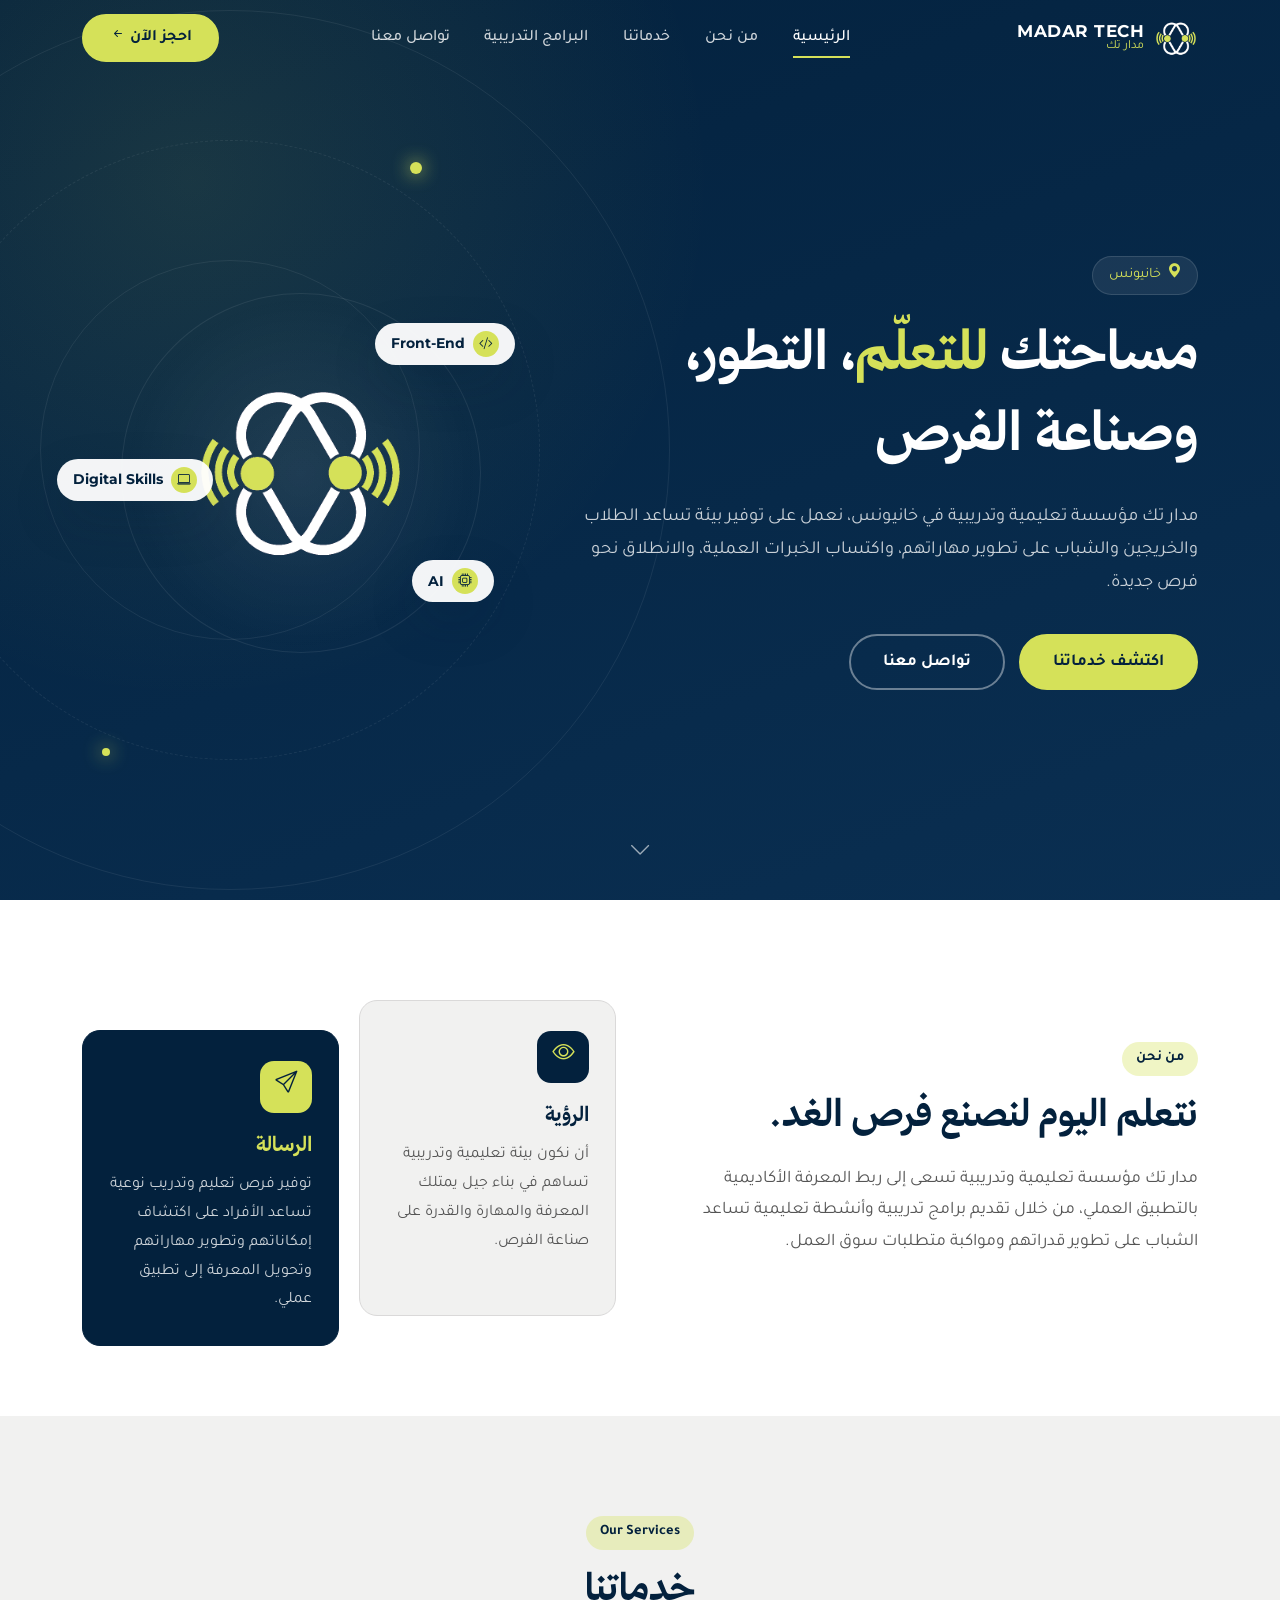
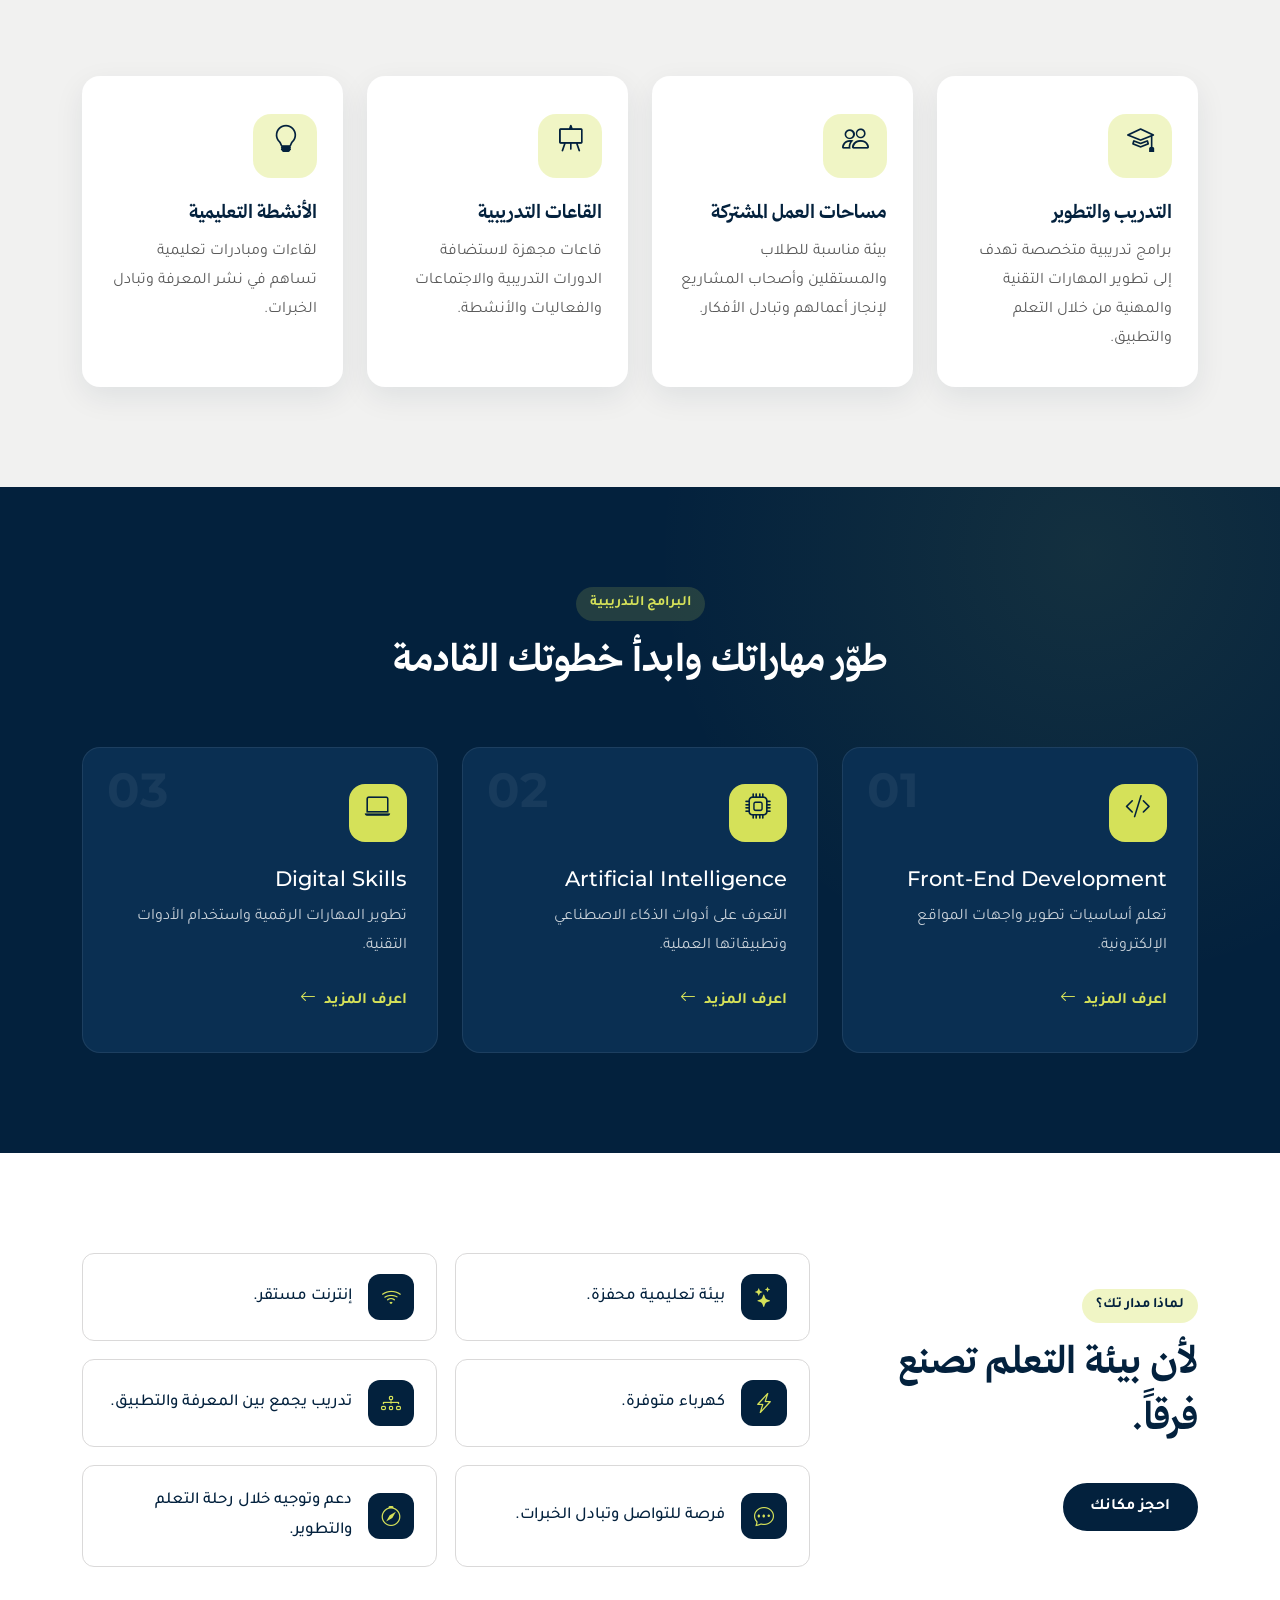
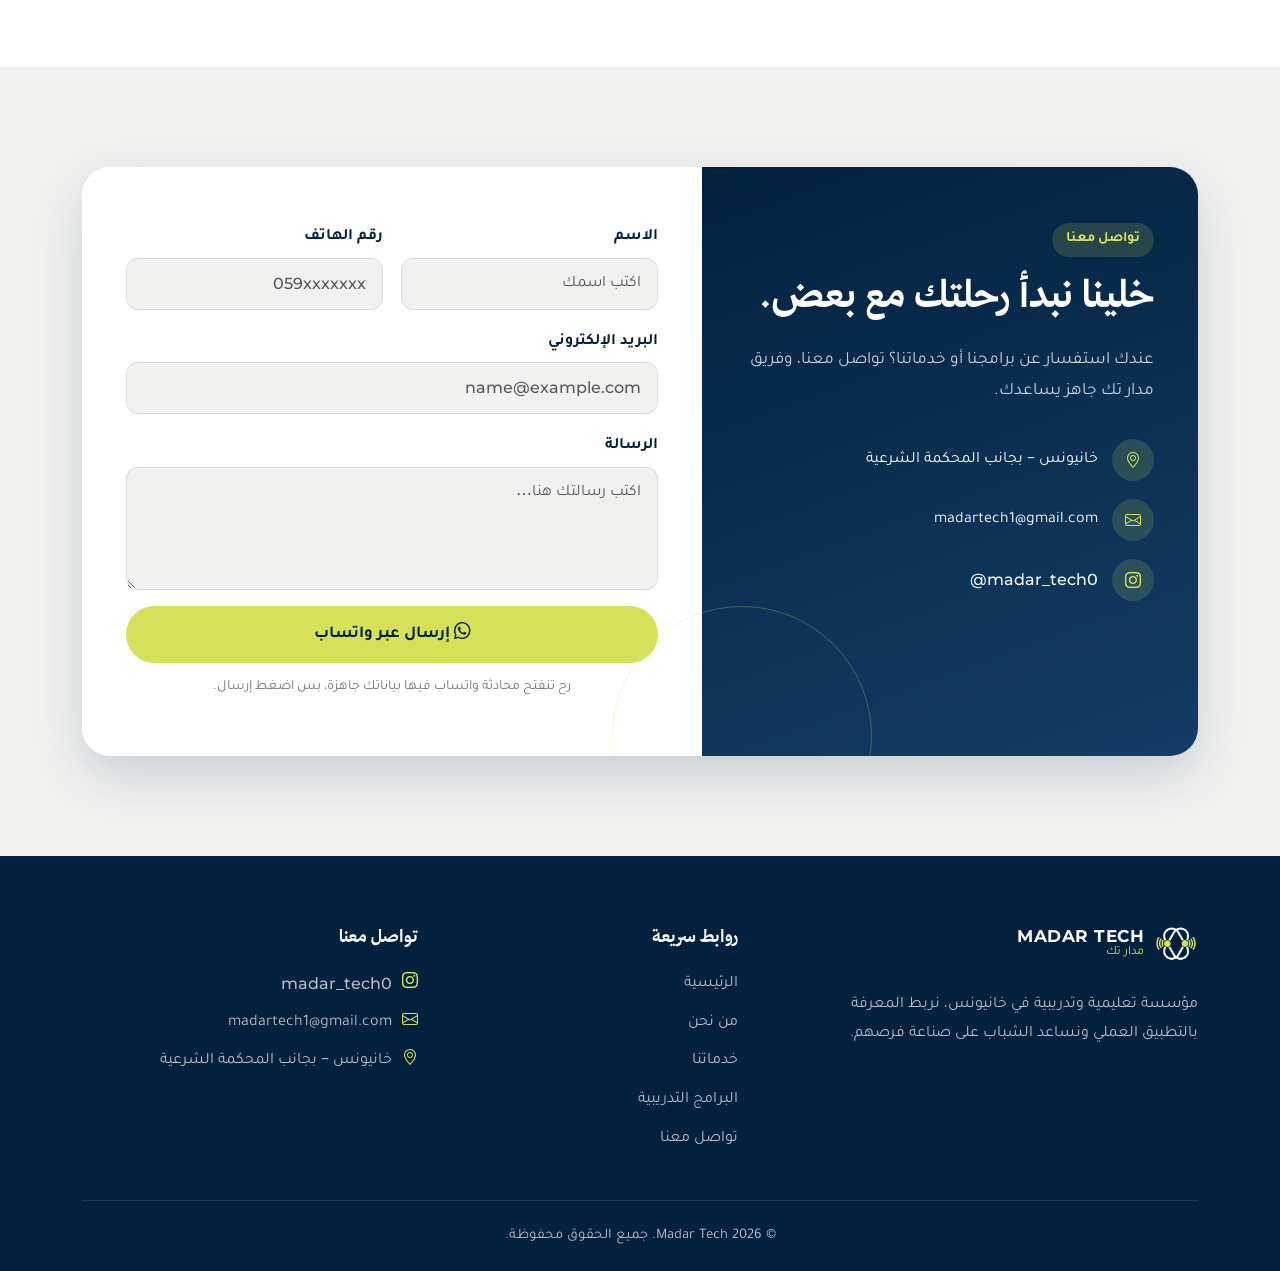
==== index.html @ 04bc650e "Add files via upload" ====
<!DOCTYPE html>
<html lang="ar" dir="rtl">
<head>
  <meta charset="UTF-8">
  <meta name="viewport" content="width=device-width, initial-scale=1.0">
  <title>مدار تك | Madar Tech – مساحتك للتعلّم والتطور</title>
  <meta name="description" content="مدار تك مؤسسة تعليمية وتدريبية في خانيونس توفر برامج تدريبية ومساحات عمل مشتركة وقاعات تدريبية للطلاب والخريجين والشباب.">
  <link rel="icon" type="image/png" href="assets/img/logo-mark.png">

  <!-- Bootstrap 5.3 (نسخة RTL) + Bootstrap Icons — ملفات محلية تشتغل بدون إنترنت -->
  <link rel="stylesheet" href="vendor/bootstrap/bootstrap.rtl.min.css">
  <link rel="stylesheet" href="vendor/bootstrap-icons/bootstrap-icons.min.css">

  <link rel="stylesheet" href="css/style.css">
</head>
<body>

  <!-- ========== 01 Navbar ========== -->
  <header>
    <nav class="navbar navbar-expand-lg fixed-top site-nav" id="siteNav" aria-label="القائمة الرئيسية">
      <div class="container">
        <a class="navbar-brand brand" href="#home" aria-label="مدار تك - الرئيسية">
          <img src="assets/img/logo-mark.png" alt="" width="44" height="35">
          <span class="brand-text">
            <span class="brand-name">MADAR TECH</span>
            <span class="brand-sub">مدار تك</span>
          </span>
        </a>

        <button class="navbar-toggler menu-toggle" type="button" data-bs-toggle="collapse" data-bs-target="#mainMenu"
                aria-controls="mainMenu" aria-expanded="false" aria-label="فتح القائمة">
          <span class="bar"></span><span class="bar"></span><span class="bar"></span>
        </button>

        <div class="collapse navbar-collapse" id="mainMenu">
          <ul class="navbar-nav mx-auto nav-links">
            <li class="nav-item"><a class="nav-link active" href="#home">الرئيسية</a></li>
            <li class="nav-item"><a class="nav-link" href="#about">من نحن</a></li>
            <li class="nav-item"><a class="nav-link" href="#services">خدماتنا</a></li>
            <li class="nav-item"><a class="nav-link" href="#programs">البرامج التدريبية</a></li>
            <li class="nav-item"><a class="nav-link" href="#contact">تواصل معنا</a></li>
          </ul>
          <a href="#contact" class="btn btn-lime btn-book" data-message="مرحباً، حابب أحجز في مدار تك.">
            احجز الآن <i class="bi bi-arrow-left-short"></i>
          </a>
        </div>
      </div>
    </nav>
  </header>

  <main>
    <!-- ========== 02 Hero ========== -->
    <section class="hero" id="home">
      <div class="orbit-bg" aria-hidden="true">
        <span class="ring ring-1"></span>
        <span class="ring ring-2"></span>
        <span class="ring ring-3"></span>
        <span class="dot dot-1"></span>
        <span class="dot dot-2"></span>
      </div>

      <div class="container position-relative">
        <div class="row align-items-center g-4 g-lg-5">
          <div class="col-lg-7 hero-content reveal">
            <span class="eyebrow"><i class="bi bi-geo-alt-fill"></i> خانيونس</span>
            <h1 class="hero-title">
              مساحتك <span class="hl">للتعلّم</span>، التطور،
              <br class="d-none d-md-block"> وصناعة الفرص
            </h1>
            <p class="hero-lead">
              مدار تك مؤسسة تعليمية وتدريبية في خانيونس، نعمل على توفير بيئة تساعد الطلاب والخريجين والشباب
              على تطوير مهاراتهم، واكتساب الخبرات العملية، والانطلاق نحو فرص جديدة.
            </p>
            <div class="hero-actions">
              <a href="#services" class="btn btn-lime btn-lg">اكتشف خدماتنا</a>
              <a href="#contact" class="btn btn-outline-light-custom btn-lg">تواصل معنا</a>
            </div>
          </div>

          <div class="col-lg-5 d-none d-lg-flex justify-content-center reveal">
            <div class="hero-visual">
              <img src="assets/img/logo-mark.png" alt="شعار مدار تك" class="hero-mark">
              <div class="float-chip chip-1"><i class="bi bi-code-slash"></i> Front-End</div>
              <div class="float-chip chip-2"><i class="bi bi-cpu"></i> AI</div>
              <div class="float-chip chip-3"><i class="bi bi-laptop"></i> Digital Skills</div>
            </div>
          </div>
        </div>
      </div>

      <a href="#about" class="scroll-hint" aria-label="انزل إلى قسم من نحن"><i class="bi bi-chevron-down"></i></a>
    </section>

    <!-- ========== 03 About ========== -->
    <section class="section about" id="about">
      <div class="container">
        <div class="row g-4 g-lg-5 align-items-center">
          <div class="col-lg-6 reveal">
            <span class="section-tag">من نحن</span>
            <h2 class="section-title">نتعلم اليوم لنصنع فرص الغد.</h2>
            <p class="section-text">
              مدار تك مؤسسة تعليمية وتدريبية تسعى إلى ربط المعرفة الأكاديمية بالتطبيق العملي، من خلال تقديم
              برامج تدريبية وأنشطة تعليمية تساعد الشباب على تطوير قدراتهم ومواكبة متطلبات سوق العمل.
            </p>
          </div>

          <div class="col-lg-6">
            <div class="vm-grid">
              <article class="vm-card reveal">
                <div class="vm-icon"><i class="bi bi-eye"></i></div>
                <h3>الرؤية</h3>
                <p>أن نكون بيئة تعليمية وتدريبية تساهم في بناء جيل يمتلك المعرفة والمهارة والقدرة على صناعة الفرص.</p>
              </article>
              <article class="vm-card vm-card--dark reveal">
                <div class="vm-icon"><i class="bi bi-send"></i></div>
                <h3>الرسالة</h3>
                <p>توفير فرص تعليم وتدريب نوعية تساعد الأفراد على اكتشاف إمكاناتهم وتطوير مهاراتهم وتحويل المعرفة إلى تطبيق عملي.</p>
              </article>
            </div>
          </div>
        </div>
      </div>
    </section>

    <!-- ========== 04 Services ========== -->
    <section class="section services" id="services">
      <div class="container">
        <header class="section-head text-center reveal">
          <span class="section-tag">Our Services</span>
          <h2 class="section-title">خدماتنا</h2>
        </header>

        <div class="services-grid">
          <article class="service-card reveal">
            <div class="service-icon"><i class="bi bi-mortarboard"></i></div>
            <h3>التدريب والتطوير</h3>
            <p>برامج تدريبية متخصصة تهدف إلى تطوير المهارات التقنية والمهنية من خلال التعلم والتطبيق.</p>
          </article>
          <article class="service-card reveal">
            <div class="service-icon"><i class="bi bi-people"></i></div>
            <h3>مساحات العمل المشتركة</h3>
            <p>بيئة مناسبة للطلاب والمستقلين وأصحاب المشاريع لإنجاز أعمالهم وتبادل الأفكار.</p>
          </article>
          <article class="service-card reveal">
            <div class="service-icon"><i class="bi bi-easel"></i></div>
            <h3>القاعات التدريبية</h3>
            <p>قاعات مجهزة لاستضافة الدورات التدريبية والاجتماعات والفعاليات والأنشطة.</p>
          </article>
          <article class="service-card reveal">
            <div class="service-icon"><i class="bi bi-lightbulb"></i></div>
            <h3>الأنشطة التعليمية</h3>
            <p>لقاءات ومبادرات تعليمية تساهم في نشر المعرفة وتبادل الخبرات.</p>
          </article>
        </div>
      </div>
    </section>

    <!-- ========== 05 Training Programs ========== -->
    <section class="section programs" id="programs">
      <div class="container">
        <header class="section-head text-center reveal">
          <span class="section-tag section-tag--light">البرامج التدريبية</span>
          <h2 class="section-title text-white">طوّر مهاراتك وابدأ خطوتك القادمة</h2>
        </header>

        <div class="row g-4">
          <div class="col-md-6 col-lg-4">
            <article class="program-card reveal">
              <span class="program-num">01</span>
              <div class="program-icon"><i class="bi bi-code-slash"></i></div>
              <h3 class="program-title" dir="ltr">Front-End Development</h3>
              <p>تعلم أساسيات تطوير واجهات المواقع الإلكترونية.</p>
              <a href="#contact" class="program-link" data-message="مرحباً، حابب أعرف أكثر عن برنامج Front-End Development.">
                اعرف المزيد <i class="bi bi-arrow-left"></i>
              </a>
            </article>
          </div>
          <div class="col-md-6 col-lg-4">
            <article class="program-card reveal">
              <span class="program-num">02</span>
              <div class="program-icon"><i class="bi bi-cpu"></i></div>
              <h3 class="program-title" dir="ltr">Artificial Intelligence</h3>
              <p>التعرف على أدوات الذكاء الاصطناعي وتطبيقاتها العملية.</p>
              <a href="#contact" class="program-link" data-message="مرحباً، حابب أعرف أكثر عن برنامج Artificial Intelligence.">
                اعرف المزيد <i class="bi bi-arrow-left"></i>
              </a>
            </article>
          </div>
          <div class="col-md-6 col-lg-4 mx-md-auto">
            <article class="program-card reveal">
              <span class="program-num">03</span>
              <div class="program-icon"><i class="bi bi-laptop"></i></div>
              <h3 class="program-title" dir="ltr">Digital Skills</h3>
              <p>تطوير المهارات الرقمية واستخدام الأدوات التقنية.</p>
              <a href="#contact" class="program-link" data-message="مرحباً، حابب أعرف أكثر عن برنامج Digital Skills.">
                اعرف المزيد <i class="bi bi-arrow-left"></i>
              </a>
            </article>
          </div>
        </div>
      </div>
    </section>

    <!-- ========== 06 Why Madar ========== -->
    <section class="section why" id="why">
      <div class="container">
        <div class="row g-4 g-lg-5 align-items-center">
          <div class="col-lg-4 reveal">
            <span class="section-tag">لماذا مدار تك؟</span>
            <h2 class="section-title">لأن بيئة التعلم تصنع فرقاً.</h2>
            <a href="#contact" class="btn btn-navy mt-3" data-message="مرحباً، حابب أحجز في مدار تك.">احجز مكانك</a>
          </div>
          <div class="col-lg-8">
            <ul class="why-grid">
              <li class="why-item reveal"><i class="bi bi-stars"></i><span>بيئة تعليمية محفزة.</span></li>
              <li class="why-item reveal"><i class="bi bi-wifi"></i><span>إنترنت مستقر.</span></li>
              <li class="why-item reveal"><i class="bi bi-lightning-charge"></i><span>كهرباء متوفرة.</span></li>
              <li class="why-item reveal"><i class="bi bi-diagram-3"></i><span>تدريب يجمع بين المعرفة والتطبيق.</span></li>
              <li class="why-item reveal"><i class="bi bi-chat-dots"></i><span>فرصة للتواصل وتبادل الخبرات.</span></li>
              <li class="why-item reveal"><i class="bi bi-compass"></i><span>دعم وتوجيه خلال رحلة التعلم والتطوير.</span></li>
            </ul>
          </div>
        </div>
      </div>
    </section>

    <!-- ========== 07 Contact ========== -->
    <section class="section contact" id="contact">
      <div class="container">
        <div class="contact-wrap">
          <div class="contact-info reveal">
            <span class="section-tag section-tag--light">تواصل معنا</span>
            <h2 class="section-title text-white">خلينا نبدأ رحلتك مع بعض.</h2>
            <p class="contact-lead">عندك استفسار عن برامجنا أو خدماتنا؟ تواصل معنا، وفريق مدار تك جاهز يساعدك.</p>

            <ul class="contact-list">
              <li><i class="bi bi-geo-alt"></i><span>خانيونس – بجانب المحكمة الشرعية</span></li>
              <li><i class="bi bi-envelope"></i><a href="mailto:madartech1@gmail.com">madartech1@gmail.com</a></li>
              <li><i class="bi bi-instagram"></i><a href="https://www.instagram.com/madar_tech0" target="_blank" rel="noopener" dir="ltr">@madar_tech0</a></li>
            </ul>
          </div>

          <form class="contact-form reveal" id="contactForm" novalidate>
            <div class="form-grid">
              <div class="field">
                <label for="name" class="form-label">الاسم</label>
                <input type="text" class="form-control" id="name" name="name" placeholder="اكتب اسمك" required minlength="2">
                <div class="invalid-feedback">الرجاء كتابة الاسم.</div>
              </div>
              <div class="field">
                <label for="phone" class="form-label">رقم الهاتف</label>
                <input type="tel" class="form-control" id="phone" name="phone" placeholder="059xxxxxxx" dir="ltr" required pattern="^\+?[0-9\s\-]{9,15}$">
                <div class="invalid-feedback">الرجاء كتابة رقم هاتف صحيح.</div>
              </div>
              <div class="field field--full">
                <label for="email" class="form-label">البريد الإلكتروني</label>
                <input type="email" class="form-control" id="email" name="email" placeholder="name@example.com" dir="ltr" required>
                <div class="invalid-feedback">الرجاء كتابة بريد إلكتروني صحيح.</div>
              </div>
              <div class="field field--full">
                <label for="message" class="form-label">الرسالة</label>
                <textarea class="form-control" id="message" name="message" rows="4" placeholder="اكتب رسالتك هنا…" required minlength="5"></textarea>
                <div class="invalid-feedback">الرجاء كتابة رسالتك.</div>
              </div>
            </div>
            <button type="submit" class="btn btn-lime btn-lg w-100 mt-3">
              <i class="bi bi-whatsapp"></i> إرسال عبر واتساب
            </button>
            <p class="form-note">رح تنفتح محادثة واتساب فيها بياناتك جاهزة، بس اضغط إرسال.</p>
          </form>
        </div>
      </div>
    </section>
  </main>

  <!-- ========== 08 Footer ========== -->
  <footer class="site-footer">
    <div class="container">
      <div class="footer-grid">
        <div class="footer-about">
          <a href="#home" class="brand mb-3">
            <img src="assets/img/logo-mark.png" alt="" width="44" height="35">
            <span class="brand-text">
              <span class="brand-name">MADAR TECH</span>
              <span class="brand-sub">مدار تك</span>
            </span>
          </a>
          <p>مؤسسة تعليمية وتدريبية في خانيونس، نربط المعرفة بالتطبيق العملي ونساعد الشباب على صناعة فرصهم.</p>
        </div>

        <div>
          <h4 class="footer-title">روابط سريعة</h4>
          <ul class="footer-links">
            <li><a href="#home">الرئيسية</a></li>
            <li><a href="#about">من نحن</a></li>
            <li><a href="#services">خدماتنا</a></li>
            <li><a href="#programs">البرامج التدريبية</a></li>
            <li><a href="#contact">تواصل معنا</a></li>
          </ul>
        </div>

        <div>
          <h4 class="footer-title">تواصل معنا</h4>
          <ul class="footer-contact">
            <li><i class="bi bi-instagram"></i><a href="https://www.instagram.com/madar_tech0" target="_blank" rel="noopener" dir="ltr">madar_tech0</a></li>
            <li><i class="bi bi-envelope"></i><a href="mailto:madartech1@gmail.com">madartech1@gmail.com</a></li>
            <li><i class="bi bi-geo-alt"></i><span>خانيونس – بجانب المحكمة الشرعية</span></li>
          </ul>
        </div>
      </div>

      <div class="footer-bottom">
        <p>© <span id="year">2026</span> Madar Tech. جميع الحقوق محفوظة.</p>
      </div>
    </div>
  </footer>

  <a href="#home" class="to-top" id="toTop" aria-label="العودة للأعلى"><i class="bi bi-arrow-up"></i></a>

  <script src="vendor/bootstrap/bootstrap.bundle.min.js"></script>
  <script src="js/main.js"></script>
</body>
</html>
---- css/style.css ----
/* ==========================================================
   Madar Tech Landing Page — style.css
   ----------------------------------------------------------
   1. Fonts & Variables      6. Services (CSS Grid)
   2. Base                   7. Programs (Bootstrap grid)
   3. Buttons & Helpers      8. Why Madar (CSS Grid)
   4. Navbar                 9. Contact (Grid + Flex)
   5. Hero / About          10. Footer / Utilities / Responsive
   ========================================================== */

/* ---------- 1. Fonts & Variables ---------- */
@font-face {
  font-family: "Dahab";
  src: url("../assets/fonts/DahabArabic-Bold.otf") format("opentype");
  font-weight: 700;
  font-display: swap;
}
/* Tajawal للنصوص — Montserrat للكلمات الإنجليزية (مثل خط الشعار) */
@font-face { font-family: "Tajawal"; font-weight: 400; font-display: swap; src: url("../assets/fonts/tajawal-arabic-400-normal.woff2") format("woff2"); unicode-range: U+0600-06FF, U+0750-077F, U+FB50-FDFF, U+FE70-FEFF; }
@font-face { font-family: "Tajawal"; font-weight: 500; font-display: swap; src: url("../assets/fonts/tajawal-arabic-500-normal.woff2") format("woff2"); unicode-range: U+0600-06FF, U+0750-077F, U+FB50-FDFF, U+FE70-FEFF; }
@font-face { font-family: "Tajawal"; font-weight: 700; font-display: swap; src: url("../assets/fonts/tajawal-arabic-700-normal.woff2") format("woff2"); unicode-range: U+0600-06FF, U+0750-077F, U+FB50-FDFF, U+FE70-FEFF; }
@font-face { font-family: "Tajawal"; font-weight: 400; font-display: swap; src: url("../assets/fonts/tajawal-latin-400-normal.woff2") format("woff2"); unicode-range: U+0000-00FF; }
@font-face { font-family: "Tajawal"; font-weight: 500; font-display: swap; src: url("../assets/fonts/tajawal-latin-500-normal.woff2") format("woff2"); unicode-range: U+0000-00FF; }
@font-face { font-family: "Tajawal"; font-weight: 700; font-display: swap; src: url("../assets/fonts/tajawal-latin-700-normal.woff2") format("woff2"); unicode-range: U+0000-00FF; }
@font-face { font-family: "Montserrat"; font-weight: 500; font-display: swap; src: url("../assets/fonts/montserrat-latin-500-normal.woff2") format("woff2"); }
@font-face { font-family: "Montserrat"; font-weight: 700; font-display: swap; src: url("../assets/fonts/montserrat-latin-700-normal.woff2") format("woff2"); }

:root {
  /* ألوان الهوية البصرية */
  --oxford: #03213D;      /* Oxford Blue */
  --lime: #D5E159;        /* Fresh Lime */
  --graphite: #333333;    /* Graphite Gray */
  --silver: #DAD9D9;      /* Pale Silver */

  /* درجات مساعدة مشتقة من الهوية */
  --oxford-2: #0a2f52;
  --oxford-3: #123d66;
  --silver-soft: #f1f1f0;
  --white: #ffffff;

  --font-head: "Dahab", "Tajawal", sans-serif;
  --font-body: "Tajawal", system-ui, sans-serif;
  --font-latin: "Montserrat", "Tajawal", sans-serif;

  --radius: 18px;
  --radius-sm: 12px;
  --shadow: 0 10px 30px rgba(3, 33, 61, .08);
  --shadow-lg: 0 20px 50px rgba(3, 33, 61, .16);
  --nav-h: 76px;
  --ease: cubic-bezier(.2, .7, .2, 1);
}

/* ---------- 2. Base ---------- */
html { scroll-behavior: smooth; scroll-padding-top: var(--nav-h); }

body {
  font-family: var(--font-body);
  color: var(--graphite);
  background: var(--white);
  line-height: 1.8;
  overflow-x: hidden;
}

h1, h2, h3, h4 { font-family: var(--font-head); color: var(--oxford); line-height: 1.4; }
[dir="ltr"] { font-family: var(--font-latin); }
a { text-decoration: none; transition: color .25s; }
img { max-width: 100%; }

::selection { background: var(--lime); color: var(--oxford); }

.section { padding: 100px 0; position: relative; }
.section-head { max-width: 640px; margin: 0 auto 56px; }

.section-tag {
  display: inline-block;
  font-size: .9rem;
  font-weight: 700;
  color: var(--oxford);
  background: rgba(213, 225, 89, .35);
  padding: 4px 14px;
  border-radius: 50px;
  margin-bottom: 14px;
}
.section-tag--light { background: rgba(213, 225, 89, .15); color: var(--lime); }

.section-title { font-size: clamp(1.7rem, 3.4vw, 2.5rem); margin-bottom: 18px; }
.section-text { font-size: 1.1rem; color: #555; }

/* ---------- 3. Buttons & Helpers ---------- */
.btn { font-weight: 700; border-radius: 50px; padding: .65rem 1.6rem; transition: all .3s var(--ease); }
.btn-lg { padding: .85rem 2rem; font-size: 1.05rem; }

.btn-lime { background: var(--lime); color: var(--oxford); border: 2px solid var(--lime); }
.btn-lime:hover, .btn-lime:focus-visible {
  background: transparent; color: var(--lime); border-color: var(--lime);
  transform: translateY(-2px);
}
/* زر الليموني على خلفية فاتحة */
.contact-form .btn-lime:hover { color: var(--oxford); background: #c8d544; border-color: #c8d544; }

.btn-outline-light-custom { color: var(--white); border: 2px solid rgba(255,255,255,.4); background: transparent; }
.btn-outline-light-custom:hover { border-color: var(--white); background: var(--white); color: var(--oxford); transform: translateY(-2px); }

.btn-navy { background: var(--oxford); color: var(--white); border: 2px solid var(--oxford); }
.btn-navy:hover { background: transparent; color: var(--oxford); }

/* ---------- 4. Navbar ---------- */
.site-nav {
  height: var(--nav-h);
  background: transparent;
  transition: background .35s, box-shadow .35s, height .35s;
}
.site-nav.scrolled {
  background: rgba(3, 33, 61, .96);
  backdrop-filter: blur(10px);
  box-shadow: 0 6px 24px rgba(0,0,0,.18);
  --nav-h: 66px;
}

/* الشعار: Flexbox */
.brand { display: flex; align-items: center; gap: 10px; color: var(--white); }
.brand-text { display: flex; flex-direction: column; line-height: 1.1; }
.brand-name { font-family: var(--font-latin); font-weight: 700; font-size: 1.05rem; letter-spacing: .5px; color: var(--white); }
.brand-sub { font-size: .78rem; color: var(--lime); }

.nav-links { gap: 6px; }
.nav-links .nav-link {
  color: rgba(255,255,255,.8);
  font-weight: 500;
  padding: .5rem .9rem !important;
  position: relative;
}
.nav-links .nav-link::after {
  content: "";
  position: absolute;
  inset-inline: .9rem;
  bottom: 2px;
  height: 2px;
  background: var(--lime);
  transform: scaleX(0);
  transition: transform .3s var(--ease);
}
.nav-links .nav-link:hover,
.nav-links .nav-link.active { color: var(--white); }
.nav-links .nav-link.active::after,
.nav-links .nav-link:hover::after { transform: scaleX(1); }

/* زر القائمة (Hamburger) المخصص */
.menu-toggle {
  border: 0; padding: 8px; width: 44px; height: 44px;
  display: flex; flex-direction: column; justify-content: center; gap: 5px;
  box-shadow: none !important;
}
.menu-toggle .bar { display: block; height: 2px; width: 100%; background: var(--white); border-radius: 2px; transition: .3s var(--ease); }
.menu-toggle[aria-expanded="true"] .bar:nth-child(1) { transform: translateY(7px) rotate(45deg); }
.menu-toggle[aria-expanded="true"] .bar:nth-child(2) { opacity: 0; }
.menu-toggle[aria-expanded="true"] .bar:nth-child(3) { transform: translateY(-7px) rotate(-45deg); }

/* ---------- 5. Hero ---------- */
.hero {
  min-height: 100vh;
  display: flex;
  align-items: center;
  padding: calc(var(--nav-h) + 60px) 0 90px;
  background:
    radial-gradient(circle at 15% 20%, rgba(213,225,89,.10), transparent 40%),
    linear-gradient(160deg, var(--oxford) 0%, var(--oxford-2) 100%);
  color: var(--white);
  position: relative;
  overflow: hidden;
}

/* حلقات المدار في الخلفية */
.orbit-bg { position: absolute; inset: 0; pointer-events: none; }
.ring {
  position: absolute;
  border: 1px solid rgba(255,255,255,.07);
  border-radius: 50%;
  top: 50%; left: 18%;
  transform: translate(-50%, -50%);
}
.ring-1 { width: 380px; height: 380px; }
.ring-2 { width: 620px; height: 620px; border-style: dashed; animation: spin 80s linear infinite; }
.ring-3 { width: 880px; height: 880px; }
.dot { position: absolute; width: 12px; height: 12px; border-radius: 50%; background: var(--lime); box-shadow: 0 0 18px var(--lime); }
.dot-1 { top: 18%; left: 32%; animation: pulse 3s ease-in-out infinite; }
.dot-2 { bottom: 16%; left: 8%; width: 8px; height: 8px; animation: pulse 3s ease-in-out 1.5s infinite; }

.eyebrow {
  display: inline-flex; align-items: center; gap: 6px;
  background: rgba(255,255,255,.08);
  border: 1px solid rgba(255,255,255,.12);
  padding: 6px 16px; border-radius: 50px;
  font-size: .9rem; color: var(--lime); margin-bottom: 22px;
}
.hero-title { color: var(--white); font-size: clamp(2.1rem, 5vw, 3.6rem); margin-bottom: 22px; }
.hl { color: var(--lime); position: relative; }
.hero-lead { font-size: 1.15rem; color: rgba(255,255,255,.78); max-width: 620px; margin-bottom: 34px; }
.hero-actions { display: flex; flex-wrap: wrap; gap: 14px; }

.hero-visual {
  position: relative;
  width: 360px; height: 360px;
  display: flex; align-items: center; justify-content: center;
  border-radius: 50%;
  background: radial-gradient(circle, rgba(255,255,255,.07), transparent 70%);
  border: 1px solid rgba(255,255,255,.08);
}
.hero-mark { width: 62%; animation: float 6s ease-in-out infinite; }
.float-chip {
  position: absolute;
  display: flex; align-items: center; gap: 8px;
  background: rgba(255,255,255,.95);
  color: var(--oxford);
  font-family: var(--font-latin); font-weight: 700; font-size: .85rem;
  padding: 8px 16px; border-radius: 50px;
  box-shadow: var(--shadow-lg);
  animation: float 5s ease-in-out infinite;
}
.float-chip i { color: var(--oxford); background: var(--lime); border-radius: 50%; width: 26px; height: 26px; display: grid; place-items: center; }
.chip-1 { top: 8%; right: -10%; }
.chip-2 { bottom: 14%; right: -4%; animation-delay: 1s; }
.chip-3 { top: 46%; left: -18%; animation-delay: 2s; }

.scroll-hint {
  position: absolute; bottom: 24px; left: 50%; transform: translateX(-50%);
  color: rgba(255,255,255,.6); font-size: 1.4rem;
  animation: bounce 2s infinite;
}
.scroll-hint:hover { color: var(--lime); }

/* ---------- About ---------- */
.about { background: var(--white); }

/* بطاقتا الرؤية والرسالة: CSS Grid */
.vm-grid { display: grid; grid-template-columns: repeat(2, 1fr); gap: 20px; }
.vm-card {
  background: var(--silver-soft);
  border: 1px solid var(--silver);
  border-radius: var(--radius);
  padding: 30px 26px;
  transition: transform .35s var(--ease), box-shadow .35s;
}
.vm-card:hover { transform: translateY(-6px); box-shadow: var(--shadow-lg); }
.vm-card h3 { font-size: 1.35rem; margin-bottom: 10px; }
.vm-card p { margin: 0; color: #555; }
.vm-card--dark { background: var(--oxford); border-color: var(--oxford); transform: translateY(30px); }
.vm-card--dark:hover { transform: translateY(24px); }
.vm-card--dark h3 { color: var(--lime); }
.vm-card--dark p { color: rgba(255,255,255,.8); }
.vm-icon {
  width: 52px; height: 52px; border-radius: 14px;
  display: grid; place-items: center;
  font-size: 1.4rem; margin-bottom: 18px;
  background: var(--oxford); color: var(--lime);
}
.vm-card--dark .vm-icon { background: var(--lime); color: var(--oxford); }

/* ---------- 6. Services (CSS Grid) ---------- */
.services { background: var(--silver-soft); }
.services-grid {
  display: grid;
  grid-template-columns: repeat(4, 1fr);
  gap: 24px;
}
.service-card {
  background: var(--white);
  border-radius: var(--radius);
  padding: 34px 26px;
  box-shadow: var(--shadow);
  border-top: 4px solid transparent;
  display: flex; flex-direction: column;
  transition: transform .35s var(--ease), box-shadow .35s, border-color .35s;
}
.service-card:hover { transform: translateY(-8px); box-shadow: var(--shadow-lg); border-top-color: var(--lime); }
.service-icon {
  width: 64px; height: 64px; border-radius: 18px;
  display: grid; place-items: center;
  background: rgba(213,225,89,.35); color: var(--oxford);
  font-size: 1.7rem; margin-bottom: 22px;
  transition: background .35s, color .35s;
}
.service-card:hover .service-icon { background: var(--oxford); color: var(--lime); }
.service-card h3 { font-size: 1.25rem; margin-bottom: 10px; }
.service-card p { color: #5a5a5a; margin: 0; }

/* ---------- 7. Programs ---------- */
.programs {
  background:
    radial-gradient(circle at 85% 10%, rgba(213,225,89,.08), transparent 35%),
    var(--oxford);
}
.program-card {
  position: relative;
  height: 100%;
  background: var(--oxford-2);
  border: 1px solid rgba(255,255,255,.08);
  border-radius: var(--radius);
  padding: 36px 30px;
  color: rgba(255,255,255,.78);
  display: flex; flex-direction: column;
  overflow: hidden;
  transition: transform .35s var(--ease), border-color .35s, background .35s;
}
.program-card:hover { transform: translateY(-8px); border-color: var(--lime); background: var(--oxford-3); }
.program-num {
  position: absolute; top: 18px; left: 24px;
  font-family: var(--font-latin); font-weight: 700; font-size: 3rem;
  color: rgba(255,255,255,.06); line-height: 1;
}
.program-icon {
  width: 58px; height: 58px; border-radius: 16px;
  display: grid; place-items: center;
  background: var(--lime); color: var(--oxford);
  font-size: 1.6rem; margin-bottom: 22px;
}
.program-title { color: var(--white); font-size: 1.3rem; text-align: right; margin-bottom: 10px; }
.program-card p { flex-grow: 1; }
.program-link {
  display: inline-flex; align-items: center; gap: 8px;
  color: var(--lime); font-weight: 700; margin-top: 10px;
  align-self: flex-start;
}
.program-link i { transition: transform .3s var(--ease); }
.program-link:hover { color: var(--white); }
.program-link:hover i { transform: translateX(-6px); }

/* ---------- 8. Why Madar (CSS Grid) ---------- */
.why { background: var(--white); }
.why-grid {
  list-style: none; padding: 0; margin: 0;
  display: grid;
  grid-template-columns: repeat(2, 1fr);
  gap: 18px;
}
.why-item {
  display: flex; align-items: center; gap: 16px;
  padding: 20px 22px;
  border: 1px solid var(--silver);
  border-radius: var(--radius-sm);
  font-weight: 500; font-size: 1.05rem; color: var(--oxford);
  transition: background .3s, transform .3s var(--ease), border-color .3s;
}
.why-item i {
  flex-shrink: 0;
  width: 46px; height: 46px; border-radius: 12px;
  display: grid; place-items: center;
  background: var(--oxford); color: var(--lime); font-size: 1.25rem;
}
.why-item:hover { background: rgba(213,225,89,.25); border-color: var(--lime); transform: translateX(-4px); }

/* ---------- 9. Contact ---------- */
.contact { background: var(--silver-soft); }
.contact-wrap {
  display: grid;
  grid-template-columns: 1fr 1.25fr;
  border-radius: 28px;
  overflow: hidden;
  box-shadow: var(--shadow-lg);
}
.contact-info {
  background: linear-gradient(160deg, var(--oxford), var(--oxford-3));
  color: var(--white);
  padding: 56px 44px;
  position: relative;
}
.contact-info::after {
  content: ""; position: absolute; width: 260px; height: 260px;
  border: 1px solid rgba(213,225,89,.25); border-radius: 50%;
  bottom: -110px; left: -90px;
}
.contact-lead { color: rgba(255,255,255,.78); font-size: 1.08rem; margin-bottom: 32px; }
.contact-list { list-style: none; padding: 0; margin: 0; display: flex; flex-direction: column; gap: 18px; }
.contact-list li { display: flex; align-items: center; gap: 14px; }
.contact-list i {
  width: 42px; height: 42px; border-radius: 50%;
  display: grid; place-items: center; flex-shrink: 0;
  background: rgba(213,225,89,.15); color: var(--lime);
}
.contact-list a { color: var(--white); }
.contact-list a:hover { color: var(--lime); }

.contact-form { background: var(--white); padding: 56px 44px; }
.form-grid { display: grid; grid-template-columns: repeat(2, 1fr); gap: 18px; }
.field--full { grid-column: 1 / -1; }
.form-label { font-weight: 700; color: var(--oxford); margin-bottom: 6px; }
.form-control {
  border: 1.5px solid var(--silver);
  border-radius: var(--radius-sm);
  padding: .8rem 1rem;
  background: var(--silver-soft);
  transition: border-color .25s, box-shadow .25s, background .25s;
}
.form-control:focus { border-color: var(--oxford); background: var(--white); box-shadow: 0 0 0 4px rgba(213,225,89,.45); }
.form-control[dir="ltr"] { text-align: right; }
.form-control[dir="ltr"]::placeholder { text-align: right; }
.form-note { font-size: .88rem; color: #777; text-align: center; margin: 12px 0 0; }

/* ---------- 10. Footer ---------- */
.site-footer { background: var(--oxford); color: rgba(255,255,255,.7); padding: 70px 0 0; }
.footer-grid { display: grid; grid-template-columns: 1.5fr 1fr 1.2fr; gap: 40px; padding-bottom: 46px; }
.footer-about .brand { display: inline-flex; }
.footer-about p { max-width: 360px; margin-top: 14px; }
.footer-title { color: var(--white); font-size: 1.15rem; margin-bottom: 18px; }
.footer-links, .footer-contact { list-style: none; padding: 0; margin: 0; display: flex; flex-direction: column; gap: 10px; }
.footer-links a, .footer-contact a { color: rgba(255,255,255,.7); }
.footer-links a:hover, .footer-contact a:hover { color: var(--lime); }
.footer-contact li { display: flex; align-items: center; gap: 10px; }
.footer-contact i { color: var(--lime); }
.footer-bottom { border-top: 1px solid rgba(255,255,255,.1); padding: 22px 0; text-align: center; font-size: .92rem; }
.footer-bottom p { margin: 0; }

/* زر العودة للأعلى */
.to-top {
  position: fixed; bottom: 24px; left: 24px; z-index: 1000;
  width: 48px; height: 48px; border-radius: 50%;
  display: grid; place-items: center;
  background: var(--lime); color: var(--oxford); font-size: 1.2rem;
  box-shadow: var(--shadow-lg);
  opacity: 0; visibility: hidden; transform: translateY(20px);
  transition: all .35s var(--ease);
}
.to-top.show { opacity: 1; visibility: visible; transform: none; }
.to-top:hover { background: var(--oxford); color: var(--lime); }

/* ---------- Animations ---------- */
.reveal { opacity: 0; transform: translateY(30px); transition: opacity .8s var(--ease), transform .8s var(--ease); }
.reveal.visible { opacity: 1; transform: none; }
.vm-card--dark.reveal.visible { transform: translateY(30px); }

@keyframes spin { to { transform: translate(-50%, -50%) rotate(360deg); } }
@keyframes float { 0%, 100% { transform: translateY(0); } 50% { transform: translateY(-12px); } }
@keyframes pulse { 0%, 100% { opacity: .5; transform: scale(1); } 50% { opacity: 1; transform: scale(1.4); } }
@keyframes bounce { 0%, 100% { transform: translate(-50%, 0); } 50% { transform: translate(-50%, 8px); } }

@media (prefers-reduced-motion: reduce) {
  *, *::before, *::after { animation: none !important; transition: none !important; }
  html { scroll-behavior: auto; }
  .reveal { opacity: 1; transform: none; }
}

/* ---------- Responsive ---------- */
@media (max-width: 1199.98px) {
  .services-grid { grid-template-columns: repeat(2, 1fr); }
}

@media (max-width: 991.98px) {
  .section { padding: 80px 0; }
  .site-nav { background: rgba(3, 33, 61, .96); }
  .navbar-collapse {
    background: var(--oxford);
    margin: 10px -12px 0;
    padding: 16px 20px 22px;
    border-radius: 0 0 var(--radius) var(--radius);
    box-shadow: 0 16px 30px rgba(0,0,0,.25);
  }
  .nav-links .nav-link::after { display: none; }
  .nav-links .nav-link.active { color: var(--lime); }
  .btn-book { width: 100%; margin-top: 10px; }
  .hero { min-height: auto; }
  .ring { left: 0; }
  .contact-wrap { grid-template-columns: 1fr; }
  .footer-grid { grid-template-columns: 1fr 1fr; }
  .footer-about { grid-column: 1 / -1; }
}

@media (max-width: 767.98px) {
  .vm-grid, .why-grid { grid-template-columns: 1fr; }
  .vm-card--dark, .vm-card--dark.reveal.visible { transform: none; }
  .vm-card--dark:hover { transform: translateY(-6px); }
  .contact-info, .contact-form { padding: 40px 24px; }
}

@media (max-width: 575.98px) {
  .section { padding: 64px 0; }
  .services-grid { grid-template-columns: 1fr; }
  .form-grid { grid-template-columns: 1fr; }
  .hero-actions .btn { flex: 1 1 100%; }
  .footer-grid { grid-template-columns: 1fr; gap: 30px; }
  .to-top { bottom: 16px; left: 16px; }
}
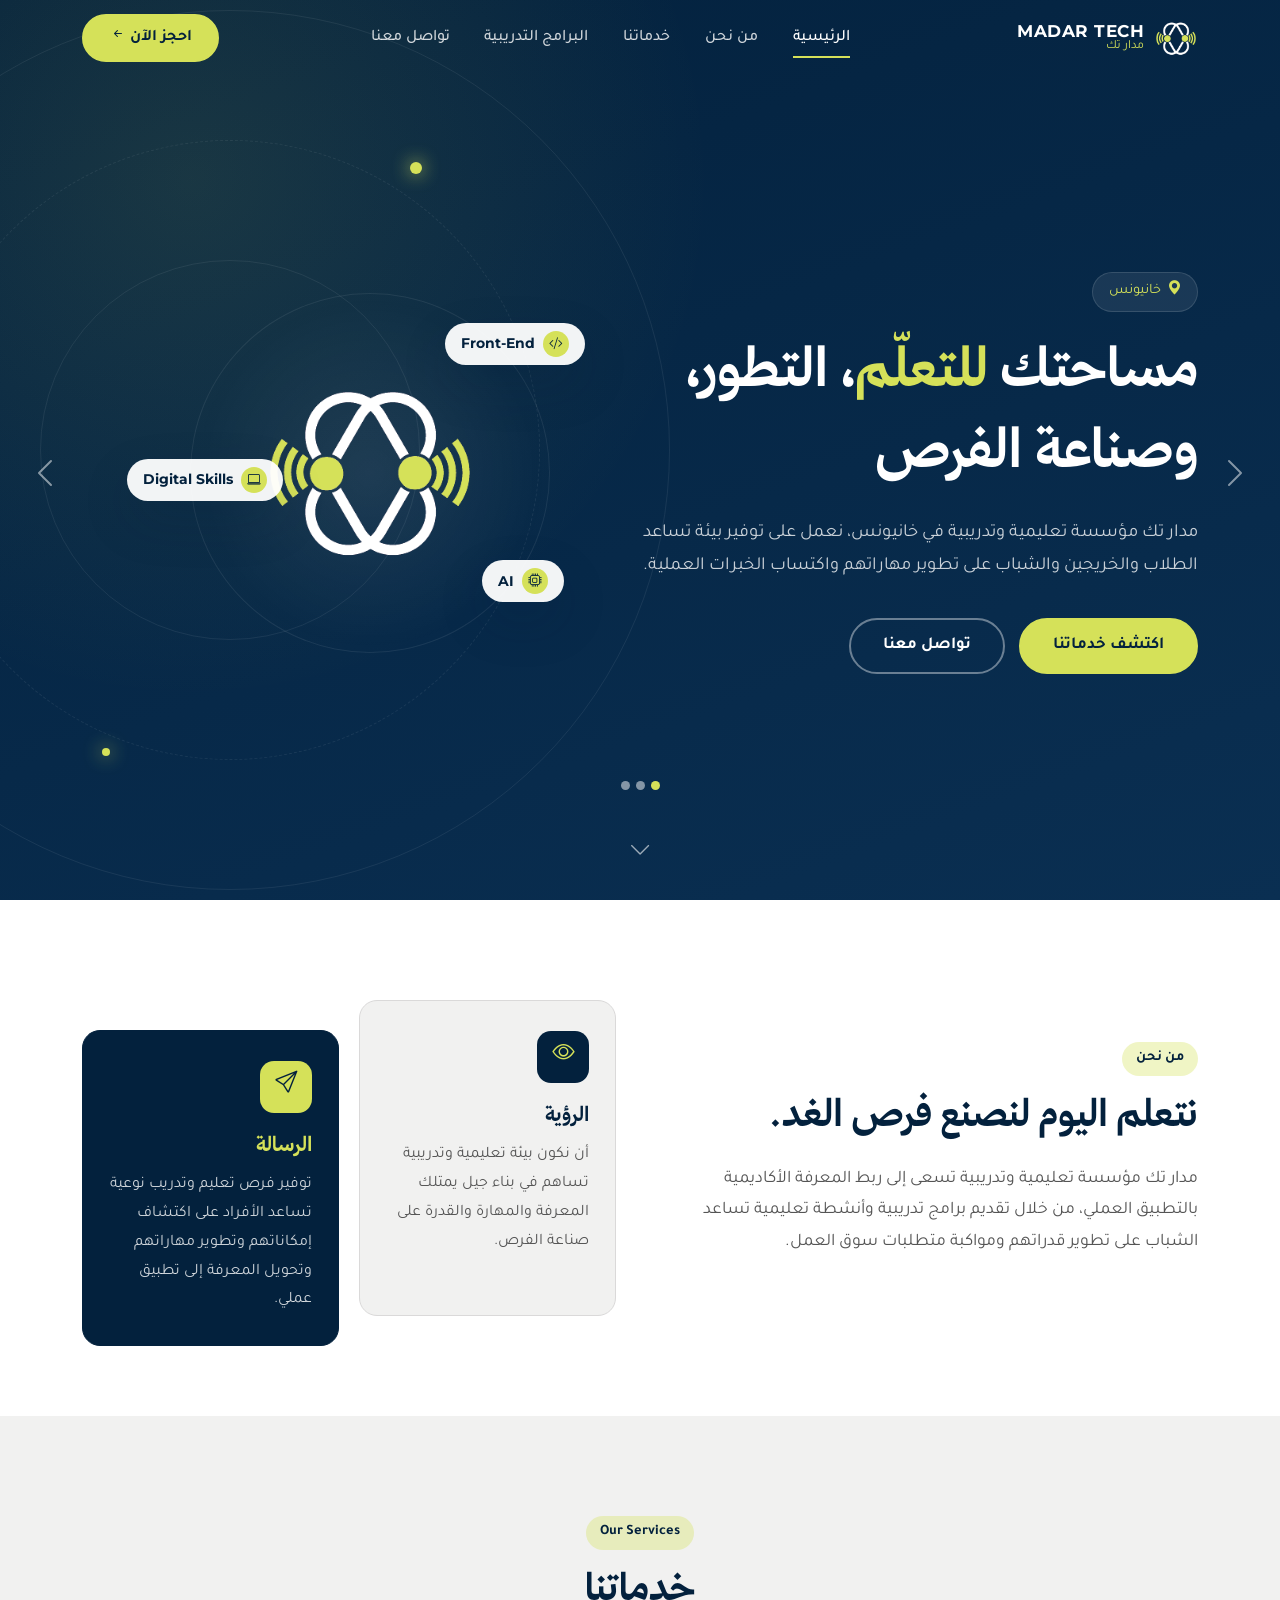
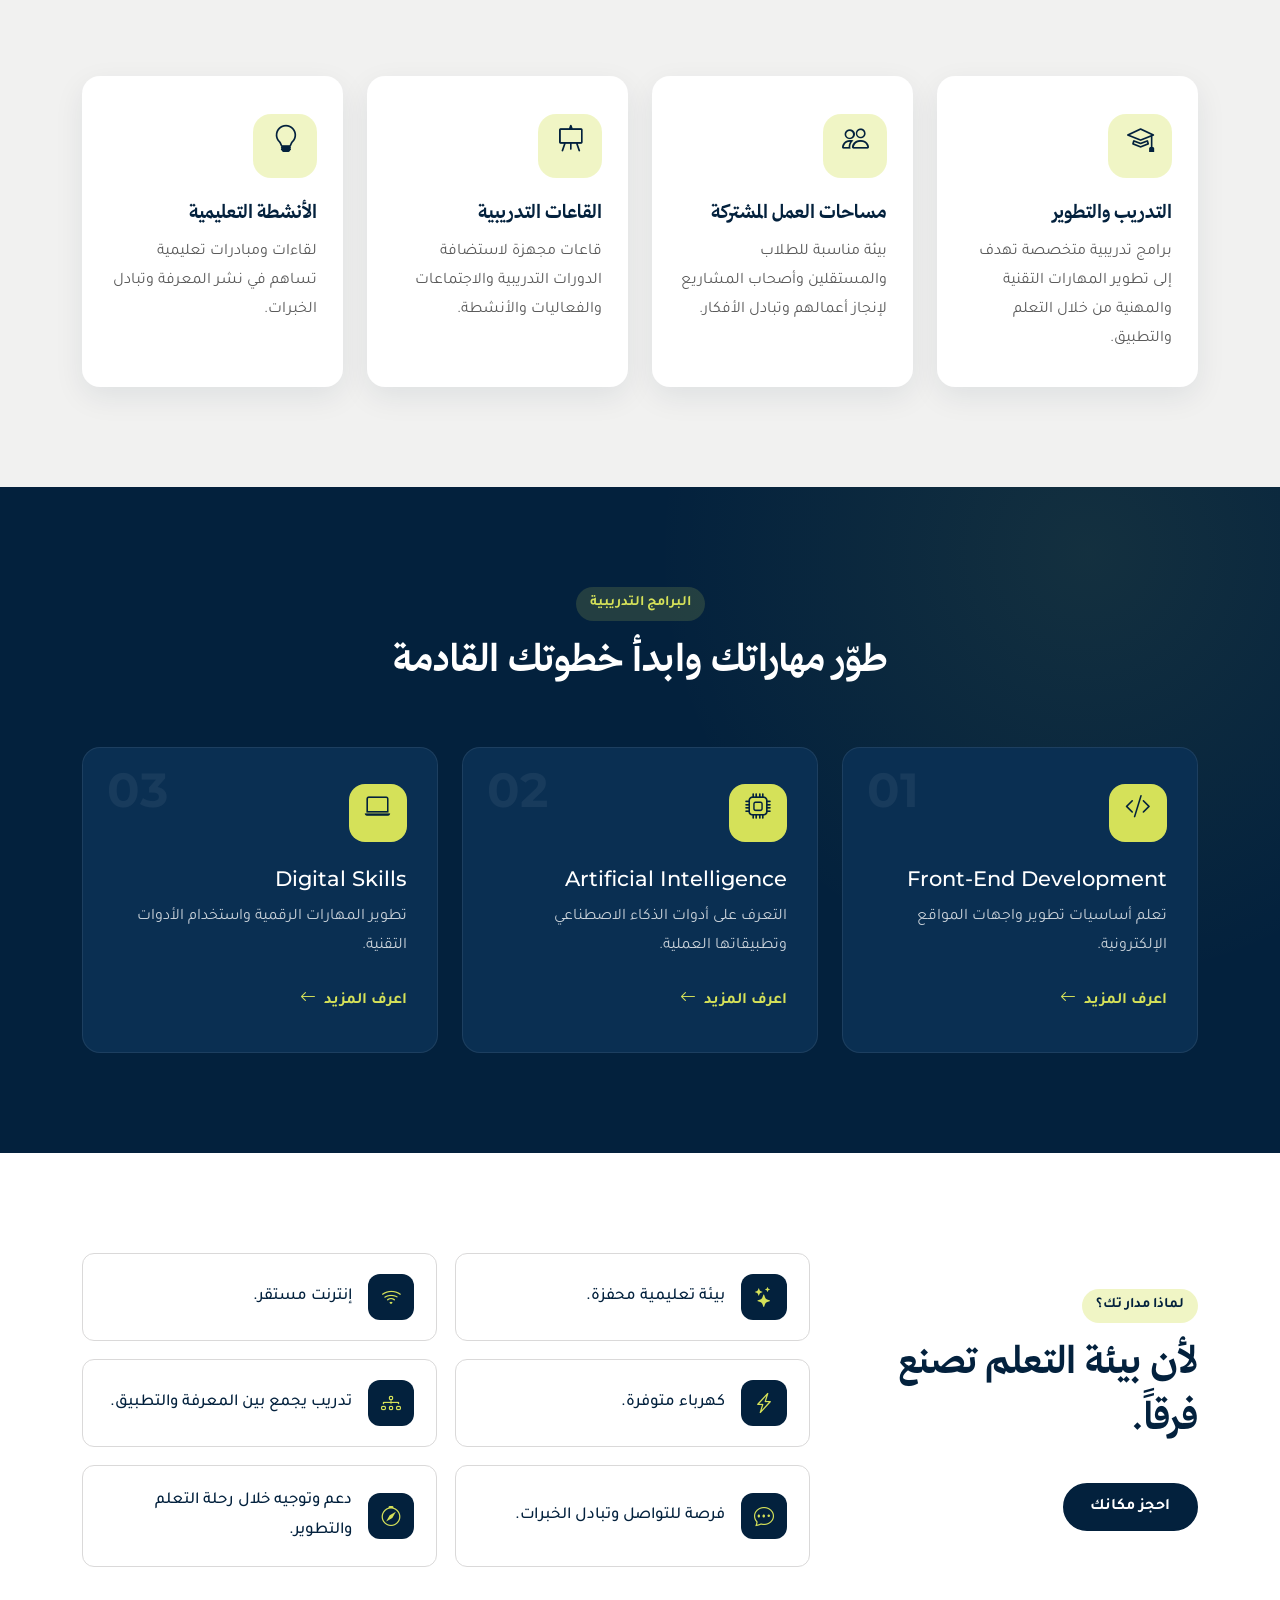
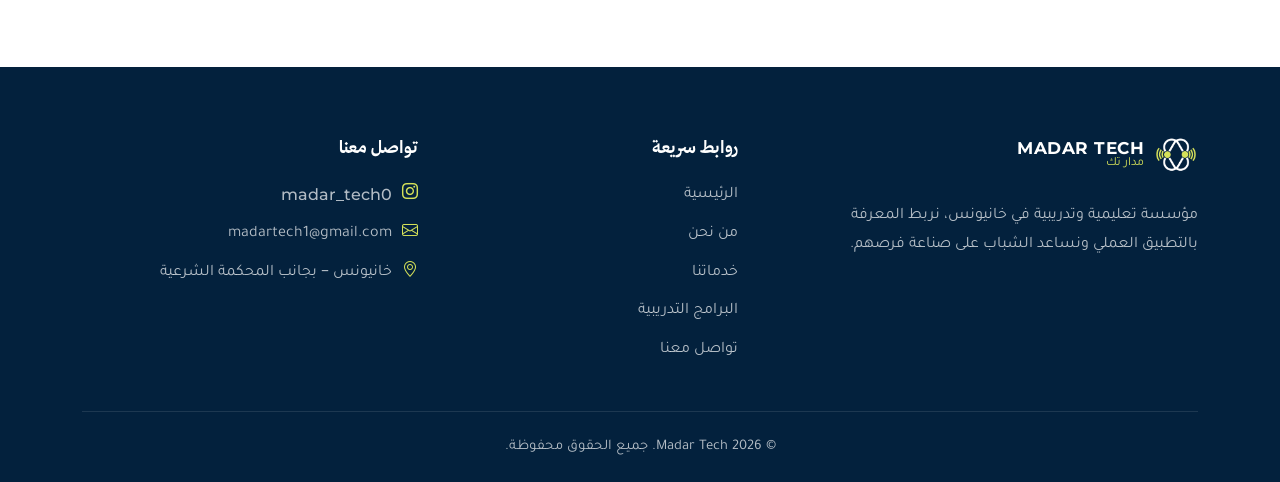
==== commit 17c83d62: "main" ====
--- a/index.html
+++ b/index.html
@@ -19,7 +19,7 @@
   <header>
     <nav class="navbar navbar-expand-lg fixed-top site-nav" id="siteNav" aria-label="القائمة الرئيسية">
       <div class="container">
-        <a class="navbar-brand brand" href="#home" aria-label="مدار تك - الرئيسية">
+        <a class="navbar-brand brand" href="index.html#home" aria-label="مدار تك - الرئيسية">
           <img src="assets/img/logo-mark.png" alt="" width="44" height="35">
           <span class="brand-text">
             <span class="brand-name">MADAR TECH</span>
@@ -38,9 +38,9 @@
             <li class="nav-item"><a class="nav-link" href="#about">من نحن</a></li>
             <li class="nav-item"><a class="nav-link" href="#services">خدماتنا</a></li>
             <li class="nav-item"><a class="nav-link" href="#programs">البرامج التدريبية</a></li>
-            <li class="nav-item"><a class="nav-link" href="#contact">تواصل معنا</a></li>
+            <li class="nav-item"><a class="nav-link" href="contact.html">تواصل معنا</a></li>
           </ul>
-          <a href="#contact" class="btn btn-lime btn-book" data-message="مرحباً، حابب أحجز في مدار تك.">
+          <a href="contact.html?message=%D9%85%D8%B1%D8%AD%D8%A8%D8%A7%D9%8B%D8%8C%20%D8%AD%D8%A7%D8%A8%D8%A8%20%D8%A3%D8%AD%D8%AC%D8%B2%20%D9%81%D9%8A%20%D9%85%D8%AF%D8%A7%D8%B1%20%D8%AA%D9%83." class="btn btn-lime btn-book">
             احجز الآن <i class="bi bi-arrow-left-short"></i>
           </a>
         </div>
@@ -59,33 +59,89 @@
         <span class="dot dot-2"></span>
       </div>
 
-      <div class="container position-relative">
-        <div class="row align-items-center g-4 g-lg-5">
-          <div class="col-lg-7 hero-content reveal">
-            <span class="eyebrow"><i class="bi bi-geo-alt-fill"></i> خانيونس</span>
-            <h1 class="hero-title">
-              مساحتك <span class="hl">للتعلّم</span>، التطور،
-              <br class="d-none d-md-block"> وصناعة الفرص
-            </h1>
-            <p class="hero-lead">
-              مدار تك مؤسسة تعليمية وتدريبية في خانيونس، نعمل على توفير بيئة تساعد الطلاب والخريجين والشباب
-              على تطوير مهاراتهم، واكتساب الخبرات العملية، والانطلاق نحو فرص جديدة.
-            </p>
-            <div class="hero-actions">
-              <a href="#services" class="btn btn-lime btn-lg">اكتشف خدماتنا</a>
-              <a href="#contact" class="btn btn-outline-light-custom btn-lg">تواصل معنا</a>
+      <div id="heroSlider" class="carousel slide">
+        <div class="carousel-indicators">
+          <button type="button" data-bs-target="#heroSlider" data-bs-slide-to="0" class="active" aria-current="true" aria-label="الشريحة الأولى"></button>
+          <button type="button" data-bs-target="#heroSlider" data-bs-slide-to="1" aria-label="الشريحة الثانية"></button>
+          <button type="button" data-bs-target="#heroSlider" data-bs-slide-to="2" aria-label="الشريحة الثالثة"></button>
+        </div>
+        <div class="carousel-inner">
+          <div class="carousel-item active">
+            <div class="container position-relative">
+              <div class="row align-items-center g-4 g-lg-5">
+                <div class="col-lg-7 hero-content">
+                  <span class="eyebrow"><i class="bi bi-geo-alt-fill"></i> خانيونس</span>
+                  <h1 class="hero-title">مساحتك <span class="hl">للتعلّم</span>، التطور،<br class="d-none d-md-block"> وصناعة الفرص</h1>
+                  <p class="hero-lead">مدار تك مؤسسة تعليمية وتدريبية في خانيونس، نعمل على توفير بيئة تساعد الطلاب والخريجين والشباب على تطوير مهاراتهم واكتساب الخبرات العملية.</p>
+                  <div class="hero-actions">
+                    <a href="#services" class="btn btn-lime btn-lg">اكتشف خدماتنا</a>
+                    <a href="contact.html" class="btn btn-outline-light-custom btn-lg">تواصل معنا</a>
+                  </div>
+                </div>
+                <div class="col-lg-5 d-none d-lg-flex justify-content-center">
+                  <div class="hero-visual">
+                    <img src="assets/img/logo-mark.png" alt="شعار مدار تك" class="hero-mark">
+                    <div class="float-chip chip-1"><i class="bi bi-code-slash"></i> Front-End</div>
+                    <div class="float-chip chip-2"><i class="bi bi-cpu"></i> AI</div>
+                    <div class="float-chip chip-3"><i class="bi bi-laptop"></i> Digital Skills</div>
+                  </div>
+                </div>
+              </div>
             </div>
           </div>
-
-          <div class="col-lg-5 d-none d-lg-flex justify-content-center reveal">
-            <div class="hero-visual">
-              <img src="assets/img/logo-mark.png" alt="شعار مدار تك" class="hero-mark">
-              <div class="float-chip chip-1"><i class="bi bi-code-slash"></i> Front-End</div>
-              <div class="float-chip chip-2"><i class="bi bi-cpu"></i> AI</div>
-              <div class="float-chip chip-3"><i class="bi bi-laptop"></i> Digital Skills</div>
+          <div class="carousel-item">
+            <div class="container position-relative">
+              <div class="row align-items-center g-4 g-lg-5">
+                <div class="col-lg-7 hero-content">
+                  <span class="eyebrow"><i class="bi bi-mortarboard-fill"></i> تعلّم بالتطبيق</span>
+                  <h2 class="hero-title">مهارات جديدة،<br class="d-none d-md-block"> <span class="hl">فرص أقرب</span></h2>
+                  <p class="hero-lead">انضم إلى برامج تدريبية عملية في تطوير الواجهات والذكاء الاصطناعي والمهارات الرقمية، وابدأ بخطوة واثقة نحو مستقبلك.</p>
+                  <div class="hero-actions">
+                    <a href="#programs" class="btn btn-lime btn-lg">تصفّح البرامج</a>
+                    <a href="contact.html?message=%D9%85%D8%B1%D8%AD%D8%A8%D8%A7%D9%8B%D8%8C%20%D8%AD%D8%A7%D8%A8%D8%A8%20%D8%A3%D8%B9%D8%B1%D9%81%20%D8%A3%D9%83%D8%AB%D8%B1%20%D8%B9%D9%86%20%D8%A7%D9%84%D8%A8%D8%B1%D8%A7%D9%85%D8%AC%20%D8%A7%D9%84%D8%AA%D8%AF%D8%B1%D9%8A%D8%A8%D9%8A%D8%A9." class="btn btn-outline-light-custom btn-lg">اسألنا الآن</a>
+                  </div>
+                </div>
+                <div class="col-lg-5 d-none d-lg-flex justify-content-center">
+                  <div class="hero-visual">
+                    <img src="assets/img/logo-mark.png" alt="" class="hero-mark">
+                    <div class="float-chip chip-1"><i class="bi bi-code-slash"></i> Front-End</div>
+                    <div class="float-chip chip-2"><i class="bi bi-cpu"></i> AI</div>
+                    <div class="float-chip chip-3"><i class="bi bi-laptop"></i> Digital Skills</div>
+                  </div>
+                </div>
+              </div>
             </div>
           </div>
-        </div>
+          <div class="carousel-item">
+            <div class="container position-relative">
+              <div class="row align-items-center g-4 g-lg-5">
+                <div class="col-lg-7 hero-content">
+                  <span class="eyebrow"><i class="bi bi-people-fill"></i> مجتمع مدار تك</span>
+                  <h2 class="hero-title">مساحة تجمعنا<br class="d-none d-md-block"> <span class="hl">لننجز أكثر</span></h2>
+                  <p class="hero-lead">اعمل وتعلّم وتبادل الخبرات في مساحات عمل مشتركة وقاعات تدريبية مجهزة، ضمن بيئة تدعم أفكارك وطموحك.</p>
+                  <div class="hero-actions">
+                    <a href="#services" class="btn btn-lime btn-lg">اكتشف مساحاتنا</a>
+                    <a href="contact.html?message=%D9%85%D8%B1%D8%AD%D8%A8%D8%A7%D9%8B%D8%8C%20%D8%AD%D8%A7%D8%A8%D8%A8%20%D8%A3%D8%AD%D8%AC%D8%B2%20%D9%85%D9%83%D8%A7%D9%86%D9%8A%20%D9%81%D9%8A%20%D9%85%D8%AF%D8%A7%D8%B1%20%D8%AA%D9%83." class="btn btn-outline-light-custom btn-lg">احجز مكانك</a>
+                  </div>
+                </div>
+                <div class="col-lg-5 d-none d-lg-flex justify-content-center">
+                  <div class="hero-visual">
+                    <img src="assets/img/logo-mark.png" alt="" class="hero-mark">
+                    <div class="float-chip chip-1"><i class="bi bi-people"></i> Community</div>
+                    <div class="float-chip chip-2"><i class="bi bi-easel"></i> Training</div>
+                    <div class="float-chip chip-3"><i class="bi bi-lightbulb"></i> Ideas</div>
+                  </div>
+                </div>
+              </div>
+            </div>
+          </div>
+        </div>
+        <button class="carousel-control-prev" type="button" data-bs-target="#heroSlider" data-bs-slide="prev" aria-label="الشريحة السابقة">
+          <span class="carousel-control-prev-icon" aria-hidden="true"></span>
+        </button>
+        <button class="carousel-control-next" type="button" data-bs-target="#heroSlider" data-bs-slide="next" aria-label="الشريحة التالية">
+          <span class="carousel-control-next-icon" aria-hidden="true"></span>
+        </button>
       </div>
 
       <a href="#about" class="scroll-hint" aria-label="انزل إلى قسم من نحن"><i class="bi bi-chevron-down"></i></a>
@@ -170,7 +226,7 @@
               <div class="program-icon"><i class="bi bi-code-slash"></i></div>
               <h3 class="program-title" dir="ltr">Front-End Development</h3>
               <p>تعلم أساسيات تطوير واجهات المواقع الإلكترونية.</p>
-              <a href="#contact" class="program-link" data-message="مرحباً، حابب أعرف أكثر عن برنامج Front-End Development.">
+              <a href="contact.html?message=%D9%85%D8%B1%D8%AD%D8%A8%D8%A7%D9%8B%D8%8C%20%D8%AD%D8%A7%D8%A8%D8%A8%20%D8%A3%D8%B9%D8%B1%D9%81%20%D8%A3%D9%83%D8%AB%D8%B1%20%D8%B9%D9%86%20%D8%A8%D8%B1%D9%86%D8%A7%D9%85%D8%AC%20Front-End%20Development." class="program-link">
                 اعرف المزيد <i class="bi bi-arrow-left"></i>
               </a>
             </article>
@@ -181,7 +237,7 @@
               <div class="program-icon"><i class="bi bi-cpu"></i></div>
               <h3 class="program-title" dir="ltr">Artificial Intelligence</h3>
               <p>التعرف على أدوات الذكاء الاصطناعي وتطبيقاتها العملية.</p>
-              <a href="#contact" class="program-link" data-message="مرحباً، حابب أعرف أكثر عن برنامج Artificial Intelligence.">
+              <a href="contact.html?message=%D9%85%D8%B1%D8%AD%D8%A8%D8%A7%D9%8B%D8%8C%20%D8%AD%D8%A7%D8%A8%D8%A8%20%D8%A3%D8%B9%D8%B1%D9%81%20%D8%A3%D9%83%D8%AB%D8%B1%20%D8%B9%D9%86%20%D8%A8%D8%B1%D9%86%D8%A7%D9%85%D8%AC%20Artificial%20Intelligence." class="program-link">
                 اعرف المزيد <i class="bi bi-arrow-left"></i>
               </a>
             </article>
@@ -192,7 +248,7 @@
               <div class="program-icon"><i class="bi bi-laptop"></i></div>
               <h3 class="program-title" dir="ltr">Digital Skills</h3>
               <p>تطوير المهارات الرقمية واستخدام الأدوات التقنية.</p>
-              <a href="#contact" class="program-link" data-message="مرحباً، حابب أعرف أكثر عن برنامج Digital Skills.">
+              <a href="contact.html?message=%D9%85%D8%B1%D8%AD%D8%A8%D8%A7%D9%8B%D8%8C%20%D8%AD%D8%A7%D8%A8%D8%A8%20%D8%A3%D8%B9%D8%B1%D9%81%20%D8%A3%D9%83%D8%AB%D8%B1%20%D8%B9%D9%86%20%D8%A8%D8%B1%D9%86%D8%A7%D9%85%D8%AC%20Digital%20Skills." class="program-link">
                 اعرف المزيد <i class="bi bi-arrow-left"></i>
               </a>
             </article>
@@ -208,7 +264,7 @@
           <div class="col-lg-4 reveal">
             <span class="section-tag">لماذا مدار تك؟</span>
             <h2 class="section-title">لأن بيئة التعلم تصنع فرقاً.</h2>
-            <a href="#contact" class="btn btn-navy mt-3" data-message="مرحباً، حابب أحجز في مدار تك.">احجز مكانك</a>
+            <a href="contact.html?message=%D9%85%D8%B1%D8%AD%D8%A8%D8%A7%D9%8B%D8%8C%20%D8%AD%D8%A7%D8%A8%D8%A8%20%D8%A3%D8%AD%D8%AC%D8%B2%20%D9%81%D9%8A%20%D9%85%D8%AF%D8%A7%D8%B1%20%D8%AA%D9%83." class="btn btn-navy mt-3">احجز مكانك</a>
           </div>
           <div class="col-lg-8">
             <ul class="why-grid">
@@ -224,60 +280,13 @@
       </div>
     </section>
 
-    <!-- ========== 07 Contact ========== -->
-    <section class="section contact" id="contact">
-      <div class="container">
-        <div class="contact-wrap">
-          <div class="contact-info reveal">
-            <span class="section-tag section-tag--light">تواصل معنا</span>
-            <h2 class="section-title text-white">خلينا نبدأ رحلتك مع بعض.</h2>
-            <p class="contact-lead">عندك استفسار عن برامجنا أو خدماتنا؟ تواصل معنا، وفريق مدار تك جاهز يساعدك.</p>
-
-            <ul class="contact-list">
-              <li><i class="bi bi-geo-alt"></i><span>خانيونس – بجانب المحكمة الشرعية</span></li>
-              <li><i class="bi bi-envelope"></i><a href="mailto:madartech1@gmail.com">madartech1@gmail.com</a></li>
-              <li><i class="bi bi-instagram"></i><a href="https://www.instagram.com/madar_tech0" target="_blank" rel="noopener" dir="ltr">@madar_tech0</a></li>
-            </ul>
-          </div>
-
-          <form class="contact-form reveal" id="contactForm" novalidate>
-            <div class="form-grid">
-              <div class="field">
-                <label for="name" class="form-label">الاسم</label>
-                <input type="text" class="form-control" id="name" name="name" placeholder="اكتب اسمك" required minlength="2">
-                <div class="invalid-feedback">الرجاء كتابة الاسم.</div>
-              </div>
-              <div class="field">
-                <label for="phone" class="form-label">رقم الهاتف</label>
-                <input type="tel" class="form-control" id="phone" name="phone" placeholder="059xxxxxxx" dir="ltr" required pattern="^\+?[0-9\s\-]{9,15}$">
-                <div class="invalid-feedback">الرجاء كتابة رقم هاتف صحيح.</div>
-              </div>
-              <div class="field field--full">
-                <label for="email" class="form-label">البريد الإلكتروني</label>
-                <input type="email" class="form-control" id="email" name="email" placeholder="name@example.com" dir="ltr" required>
-                <div class="invalid-feedback">الرجاء كتابة بريد إلكتروني صحيح.</div>
-              </div>
-              <div class="field field--full">
-                <label for="message" class="form-label">الرسالة</label>
-                <textarea class="form-control" id="message" name="message" rows="4" placeholder="اكتب رسالتك هنا…" required minlength="5"></textarea>
-                <div class="invalid-feedback">الرجاء كتابة رسالتك.</div>
-              </div>
-            </div>
-            <button type="submit" class="btn btn-lime btn-lg w-100 mt-3">
-              <i class="bi bi-whatsapp"></i> إرسال عبر واتساب
-            </button>
-            <p class="form-note">رح تنفتح محادثة واتساب فيها بياناتك جاهزة، بس اضغط إرسال.</p>
-          </form>
-        </div>
-      </div>
-    </section>
   </main>
 
   <!-- ========== 08 Footer ========== -->
   <footer class="site-footer">
     <div class="container">
       <div class="footer-grid">
-        <div class="footer-about">
+        <div class="footer-about reveal">
           <a href="#home" class="brand mb-3">
             <img src="assets/img/logo-mark.png" alt="" width="44" height="35">
             <span class="brand-text">
@@ -288,18 +297,18 @@
           <p>مؤسسة تعليمية وتدريبية في خانيونس، نربط المعرفة بالتطبيق العملي ونساعد الشباب على صناعة فرصهم.</p>
         </div>
 
-        <div>
+        <div class="reveal">
           <h4 class="footer-title">روابط سريعة</h4>
           <ul class="footer-links">
             <li><a href="#home">الرئيسية</a></li>
             <li><a href="#about">من نحن</a></li>
             <li><a href="#services">خدماتنا</a></li>
             <li><a href="#programs">البرامج التدريبية</a></li>
-            <li><a href="#contact">تواصل معنا</a></li>
+            <li><a href="contact.html">تواصل معنا</a></li>
           </ul>
         </div>
 
-        <div>
+        <div class="reveal">
           <h4 class="footer-title">تواصل معنا</h4>
           <ul class="footer-contact">
             <li><i class="bi bi-instagram"></i><a href="https://www.instagram.com/madar_tech0" target="_blank" rel="noopener" dir="ltr">madar_tech0</a></li>
@@ -309,7 +318,7 @@
         </div>
       </div>
 
-      <div class="footer-bottom">
+      <div class="footer-bottom reveal">
         <p>© <span id="year">2026</span> Madar Tech. جميع الحقوق محفوظة.</p>
       </div>
     </div>
--- a/css/style.css
+++ b/css/style.css
@@ -110,6 +110,7 @@
   background: transparent;
   transition: background .35s, box-shadow .35s, height .35s;
 }
+.contact-page .site-nav { background: rgba(3, 33, 61, .96); }
 .site-nav.scrolled {
   background: rgba(3, 33, 61, .96);
   backdrop-filter: blur(10px);
@@ -169,6 +170,17 @@
   position: relative;
   overflow: hidden;
 }
+.hero > .carousel { width: 100%; }
+.hero .carousel-item .container {
+  min-height: calc(100vh - var(--nav-h) - 150px);
+  display: flex;
+  align-items: center;
+}
+.hero .carousel-indicators { bottom: 20px; margin-bottom: 0; }
+.hero .carousel-indicators [data-bs-target] { width: 9px; height: 9px; border: 0; border-radius: 50%; background-color: var(--white); opacity: .5; }
+.hero .carousel-indicators .active { background-color: var(--lime); opacity: 1; }
+.hero .carousel-control-prev, .hero .carousel-control-next { width: 7%; }
+.hero .carousel-item.active .hero-content { animation: heroEnter .65s var(--ease) both; }
 
 /* حلقات المدار في الخلفية */
 .orbit-bg { position: absolute; inset: 0; pointer-events: none; }
@@ -351,6 +363,12 @@
 
 /* ---------- 9. Contact ---------- */
 .contact { background: var(--silver-soft); }
+.contact-page-hero { padding: calc(var(--nav-h) + 70px) 0 55px; background: var(--silver-soft); text-align: center; }
+.contact-page-hero .eyebrow { background: rgba(3,33,61,.06); border-color: rgba(3,33,61,.1); color: var(--oxford); }
+.contact-page-hero .hero-title { color: var(--oxford); margin-bottom: 10px; }
+.contact-page-hero .hl { color: #78851b; }
+.contact-page-hero .hero-lead { color: #555; margin: 0 auto; }
+.contact-page-section { padding-top: 30px; }
 .contact-wrap {
   display: grid;
   grid-template-columns: 1fr 1.25fr;
@@ -427,7 +445,10 @@
 .reveal { opacity: 0; transform: translateY(30px); transition: opacity .8s var(--ease), transform .8s var(--ease); }
 .reveal.visible { opacity: 1; transform: none; }
 .vm-card--dark.reveal.visible { transform: translateY(30px); }
-
+.site-nav { animation: navEnter .6s var(--ease) both; }
+
+@keyframes heroEnter { from { opacity: 0; transform: translateY(18px); } to { opacity: 1; transform: none; } }
+@keyframes navEnter { from { opacity: 0; } to { opacity: 1; } }
 @keyframes spin { to { transform: translate(-50%, -50%) rotate(360deg); } }
 @keyframes float { 0%, 100% { transform: translateY(0); } 50% { transform: translateY(-12px); } }
 @keyframes pulse { 0%, 100% { opacity: .5; transform: scale(1); } 50% { opacity: 1; transform: scale(1.4); } }
@@ -457,7 +478,8 @@
   .nav-links .nav-link::after { display: none; }
   .nav-links .nav-link.active { color: var(--lime); }
   .btn-book { width: 100%; margin-top: 10px; }
-  .hero { min-height: auto; }
+  .hero { min-height: 80vh; }
+  .hero .carousel-item .container { min-height: calc(80vh - 180px); }
   .ring { left: 0; }
   .contact-wrap { grid-template-columns: 1fr; }
   .footer-grid { grid-template-columns: 1fr 1fr; }
@@ -476,6 +498,9 @@
   .services-grid { grid-template-columns: 1fr; }
   .form-grid { grid-template-columns: 1fr; }
   .hero-actions .btn { flex: 1 1 100%; }
+  .hero .carousel-control-prev, .hero .carousel-control-next { width: 10%; }
+  .hero .carousel-indicators { bottom: 10px; }
+  .contact-page-hero { padding: calc(var(--nav-h) + 55px) 0 35px; }
   .footer-grid { grid-template-columns: 1fr; gap: 30px; }
   .to-top { bottom: 16px; left: 16px; }
 }
